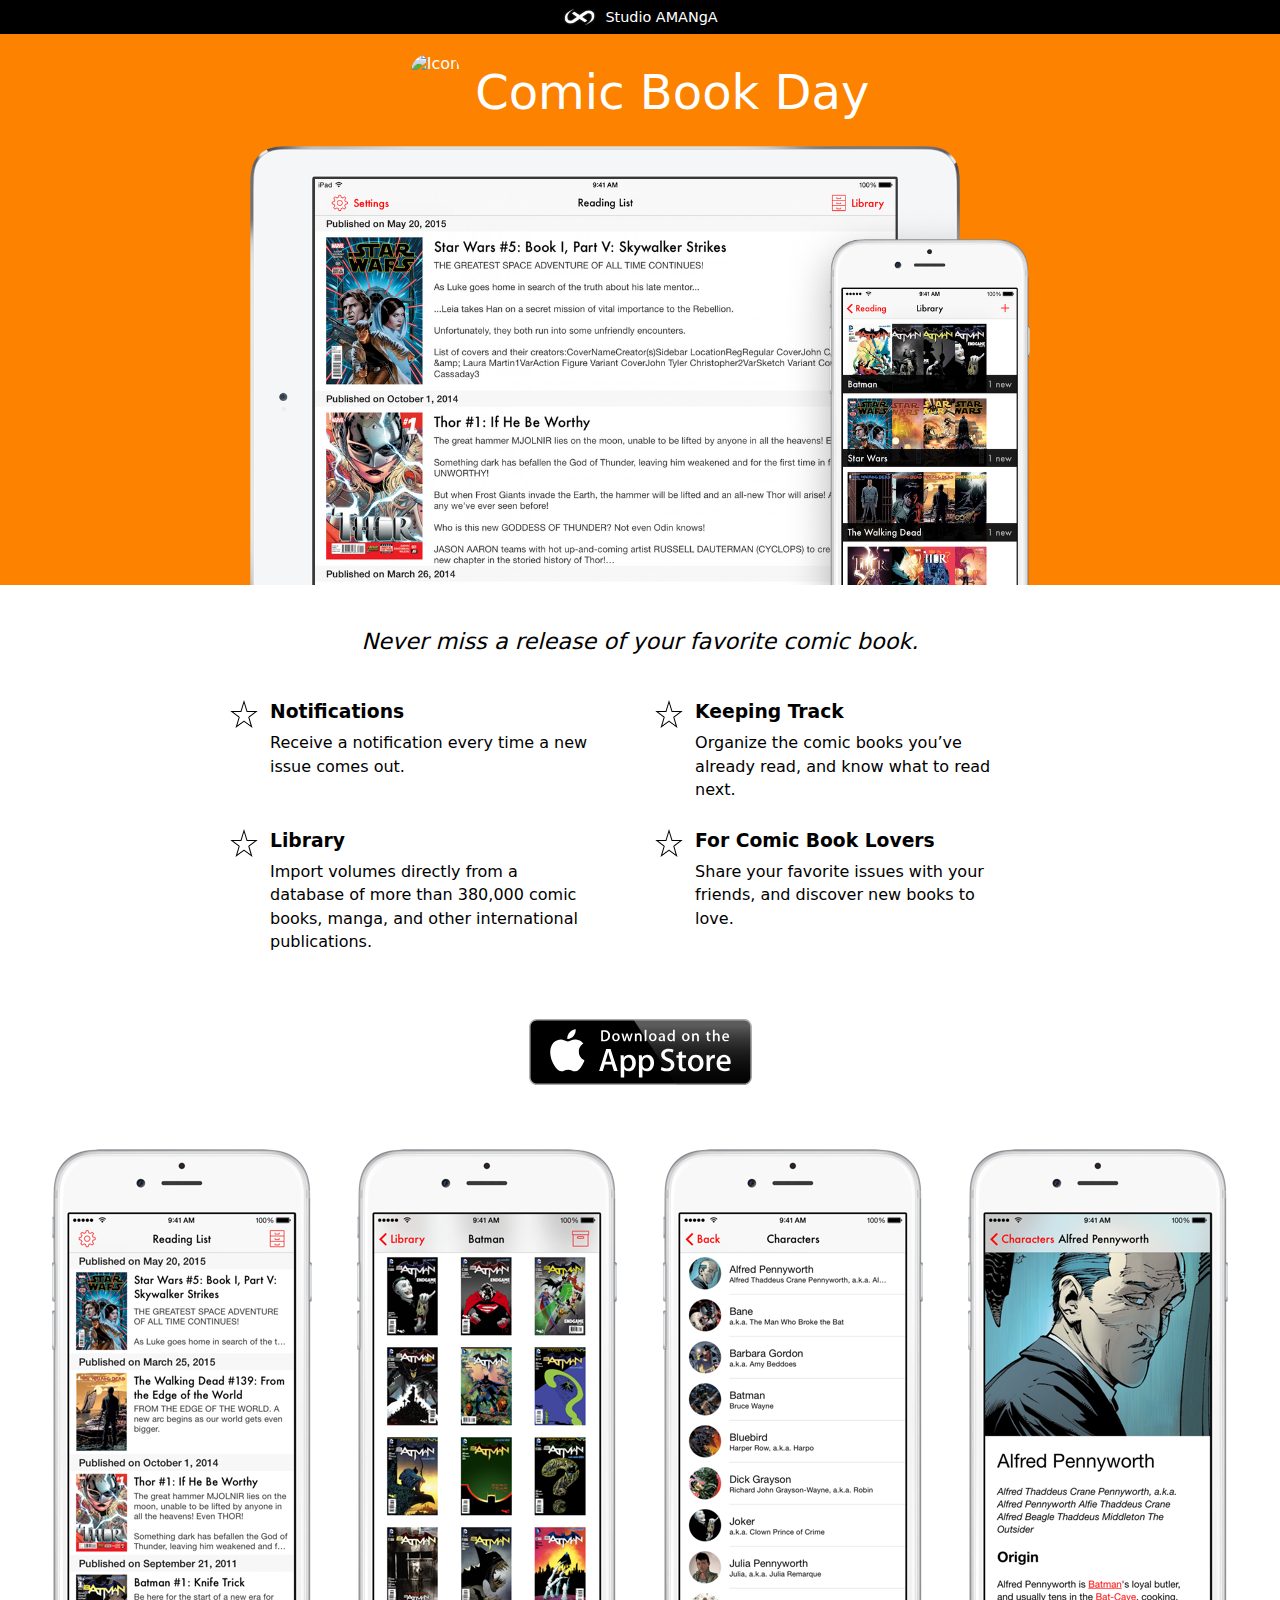
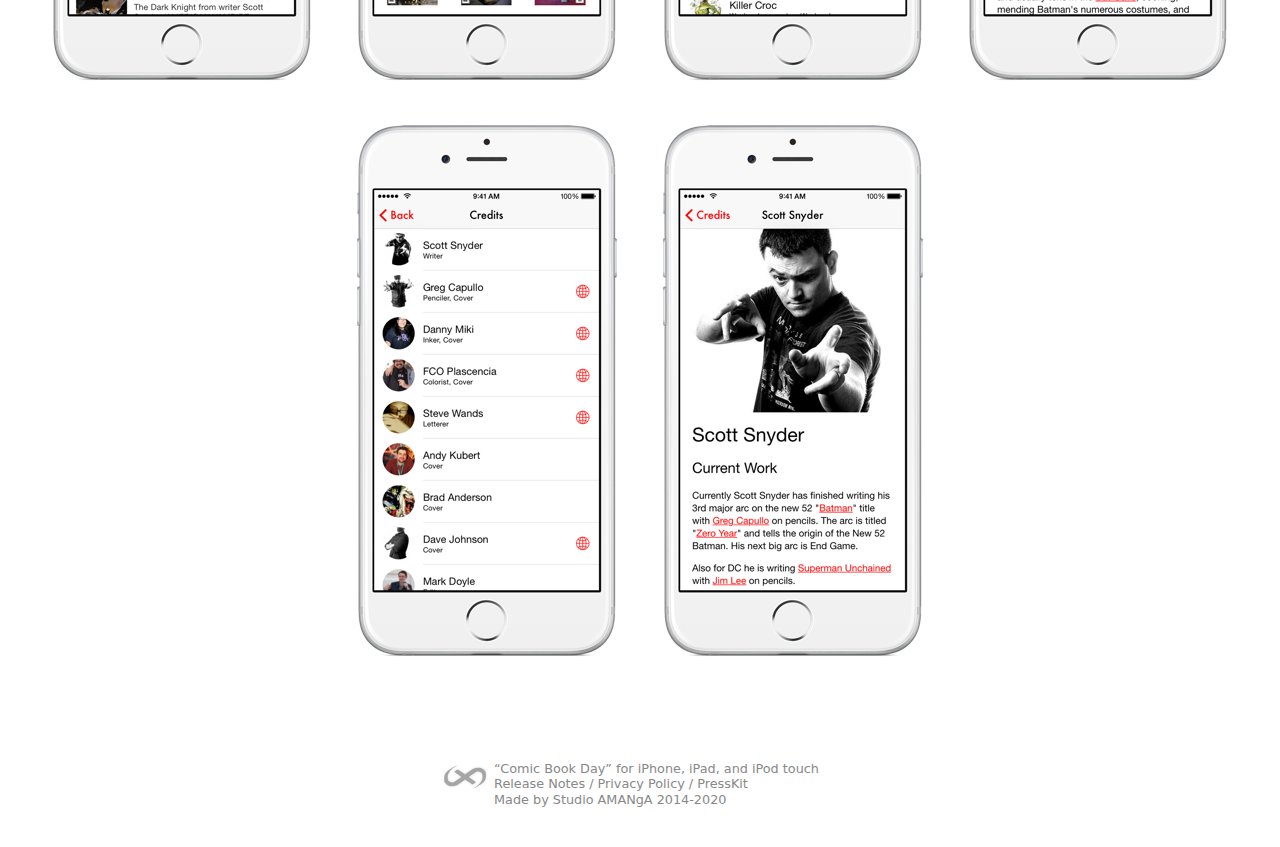
==== index.html @ 0c2a5d90 "Include privacy policy link, update style" ====
<!DOCTYPE html>
<html lang='en'>
<head>
<meta charset='utf-8'>
<title>Comic Book Day for iPhone and iPad</title>
<link href='style.css?re' rel='stylesheet' type='text/css'>
<link href='https://www.studioamanga.com/comicbookday/' rel='canonical'>
<link href='https://www.studioamanga.com/img/favicon.ico' rel='shortcut icon'>
<meta content='Comic Book Day. Never miss a release of your favorite comic book.' name='description'>
<meta content='width=device-width' name='viewport'>
<meta content='app-id=788312005' name='apple-itunes-app'>
</head>
<body>
<nav class='general'>
<ul>
<li>
<a href='https://www.studioamanga.com/'>
<img alt='StdAMG' src='img/icon-amg.png'>
<span>Studio AMANgA</span>
</a>
</li>
</ul>
</nav>
<header class='top cropped-bottom'>
<div class='title'>
<img alt='Icon' class='icon' src='img/icon-72-2x.png'>
<h1>Comic Book Day</h1>
</div>
<div>
<img alt='Screens' class='showcase' src='img/screens.png'>
</div>
</header>
<section class='main'>
<div class='tagline'>
Never miss a release of your favorite comic book.
</div>
<div class='feature'>
<h3>Notifications</h3>
<img alt='Star' src='img/icon-star.png'>
<p>
Receive a notification every time a new issue comes out.
</p>
</div>
<div class='feature'>
<h3>Keeping Track</h3>
<img alt='Star' src='img/icon-star.png'>
<p>
Organize the comic books you’ve already read, and know what to read next.
</p>
</div>
<div class='feature'>
<h3>Library</h3>
<img alt='Star' src='img/icon-star.png'>
<p>
Import volumes directly from a database of more than 380,000 comic books, manga, and other international publications.
</p>
</div>
<div class='feature'>
<h3>For Comic Book Lovers</h3>
<img alt='Star' src='img/icon-star.png'>
<p>
Share your favorite issues with your friends, and discover new books to love.
</p>
</div>
<p class='download'>
<a href='https://itunes.apple.com/app/comic-book-day/id788312005?mt=8&amp;at=1000lMiD'>
<img alt='Download on the App Store' src='img/download-appstore.svg'>
</a>
</p>
</section>
<div class='screenshots'>
<img alt='Star' src='img/screen-reading.png'>
<img alt='Star' src='img/screen-volume.png'>
<img alt='Star' src='img/screen-characters.png'>
<img alt='Star' src='img/screen-alfred.png'>
<img alt='Star' src='img/screen-credits.png'>
<img alt='Star' src='img/screen-snyder.png'>
</div>
<footer>
<a href='https://www.studioamanga.com'>
<img alt='StdAMG' src='img/amgmini-black.png'>
</a>
<p>
“Comic Book Day” for iPhone, iPad, and iPod touch
<br>
<a href='releasenotes'>Release Notes</a>
/
<a href='privacy-policy'>Privacy Policy</a>
/
<a href='comicbookday-presskit.zip'>PressKit</a>
<br>
Made by Studio AMANgA 2014-2020
</p>
</footer>
<script>
  var _gaq = _gaq || [];
  _gaq.push(['_setAccount', 'UA-18279263-1']);
  _gaq.push(['_trackPageview']);
  (function() {
    var ga = document.createElement('script'); ga.type = 'text/javascript'; ga.async = true;
    ga.src = ('https:' == document.location.protocol ? 'https://ssl' : 'http://www') + '.google-analytics.com/ga.js';
    var s = document.getElementsByTagName('script')[0]; s.parentNode.insertBefore(ga, s);
  })();
</script>
</body>
</html>
---- style.css ----
:root {
  color-scheme: light dark;
  --background-color: white;
  --text-color: black; }

body {
  font-family: system-ui, -apple-system, "Helvetica Neue", Arial, Helvetica, Geneva, sans-serif;
  margin: 0px;
  background-color: var(--background-color);
  color: var(--text-color); }

nav.general {
  display: block;
  text-align: center;
  background-color: black;
  color: white;
  margin-top: 0;
  padding-top: 0;
  font-size: 0.9em; }
  nav.general ul {
    margin: 0;
    padding: 0;
    list-style: none; }
    nav.general ul li {
      display: inline-block; }
      nav.general ul li a {
        display: block;
        padding: 6px 17px 6px 17px;
        color: white;
        text-decoration: none;
        vertical-align: top; }
        nav.general ul li a span, nav.general ul li a img {
          display: inline-block;
          vertical-align: top;
          height: 22px; }
        nav.general ul li a span {
          position: relative;
          top: 3px; }
        nav.general ul li a img {
          margin-right: 4px;
          border-radius: 4px; }
        nav.general ul li a:HOVER {
          background-color: #333; }
      nav.general ul li:first-child {
        display: inline-block; }

header {
  display: block;
  padding-top: 20px;
  padding-bottom: 20px;
  margin-bottom: 40px;
  text-align: center;
  background-color: #fc8200;
  color: white; }
  header.cropped-bottom {
    padding-bottom: 0;
    overflow: hidden; }
    header.cropped-bottom .showcase {
      margin-bottom: -6px; }
  header .title {
    padding-bottom: 20px; }
    header .title .icon,
    header .title h1 {
      display: inline-block;
      margin: 0px;
      padding: 0px;
      vertical-align: top;
      font-weight: normal; }
    header .title .icon {
      border-radius: 18px;
      height: 72px; }
    header .title h1 {
      padding-left: 10px;
      position: relative;
      top: 10px;
      font-size: 3em; }
  header .showcase {
    width: 90%;
    max-width: 780px; }

section.main {
  max-width: 860px;
  margin: 0 auto 0 auto; }
  section.main .tagline {
    font-size: 1.4em;
    font-style: italic;
    line-height: 1.5em;
    text-align: center;
    margin: 0 20px 40px 20px; }
  section.main .feature {
    position: relative;
    display: inline-block;
    width: 380px;
    vertical-align: top;
    margin: 0 20px 20px 20px; }
    section.main .feature h3, section.main .feature p {
      padding: 0 20px 0 40px;
      margin: 0 0 6px 0;
      line-height: 1.45em; }
    section.main .feature img {
      position: absolute;
      top: 2px;
      left: 0;
      width: 28px;
      height: 28px; }
  section.main .download {
    margin-top: 40px;
    text-align: center; }
    section.main .download img {
      width: 225px;
      height: 66px; }

.screenshots {
  text-align: center;
  margin: 40px 20px 0 20px; }
  .screenshots img {
    padding: 20px; }

footer {
  margin: 80px auto 40px auto;
  padding: 0 20px;
  max-width: 400px;
  color: #888;
  font-size: 0.8em;
  line-height: 1.2em; }
  footer a {
    color: #888;
    text-decoration: none; }
    footer a img {
      opacity: 0.35;
      width: 50px; }
    footer a:HOVER {
      color: #444; }
      footer a:HOVER img {
        opacity: 0.6; }
  footer img,
  footer p {
    display: inline-block;
    vertical-align: top;
    margin: 0px; }

@media all and (max-width: 860px) {
  nav.general ul li {
    display: none; }
    nav.general ul li:first-child {
      display: inline-block; }

  section.main {
    max-width: inherit; }
    section.main .feature {
      width: inherit;
      display: block; } }
@media (prefers-color-scheme: dark) {
  :root {
    --background-color: black;
    --text-color: white; }

  section.main .feature img {
    -webkit-filter: invert(1);
    filter: invert(1); }

  footer img {
    -webkit-filter: invert(1);
    filter: invert(1); } }
@media all and (max-width: 420px) {
  header .title h1 {
    display: block;
    font-size: 1.6em; } }

/*# sourceMappingURL=style.css.map */
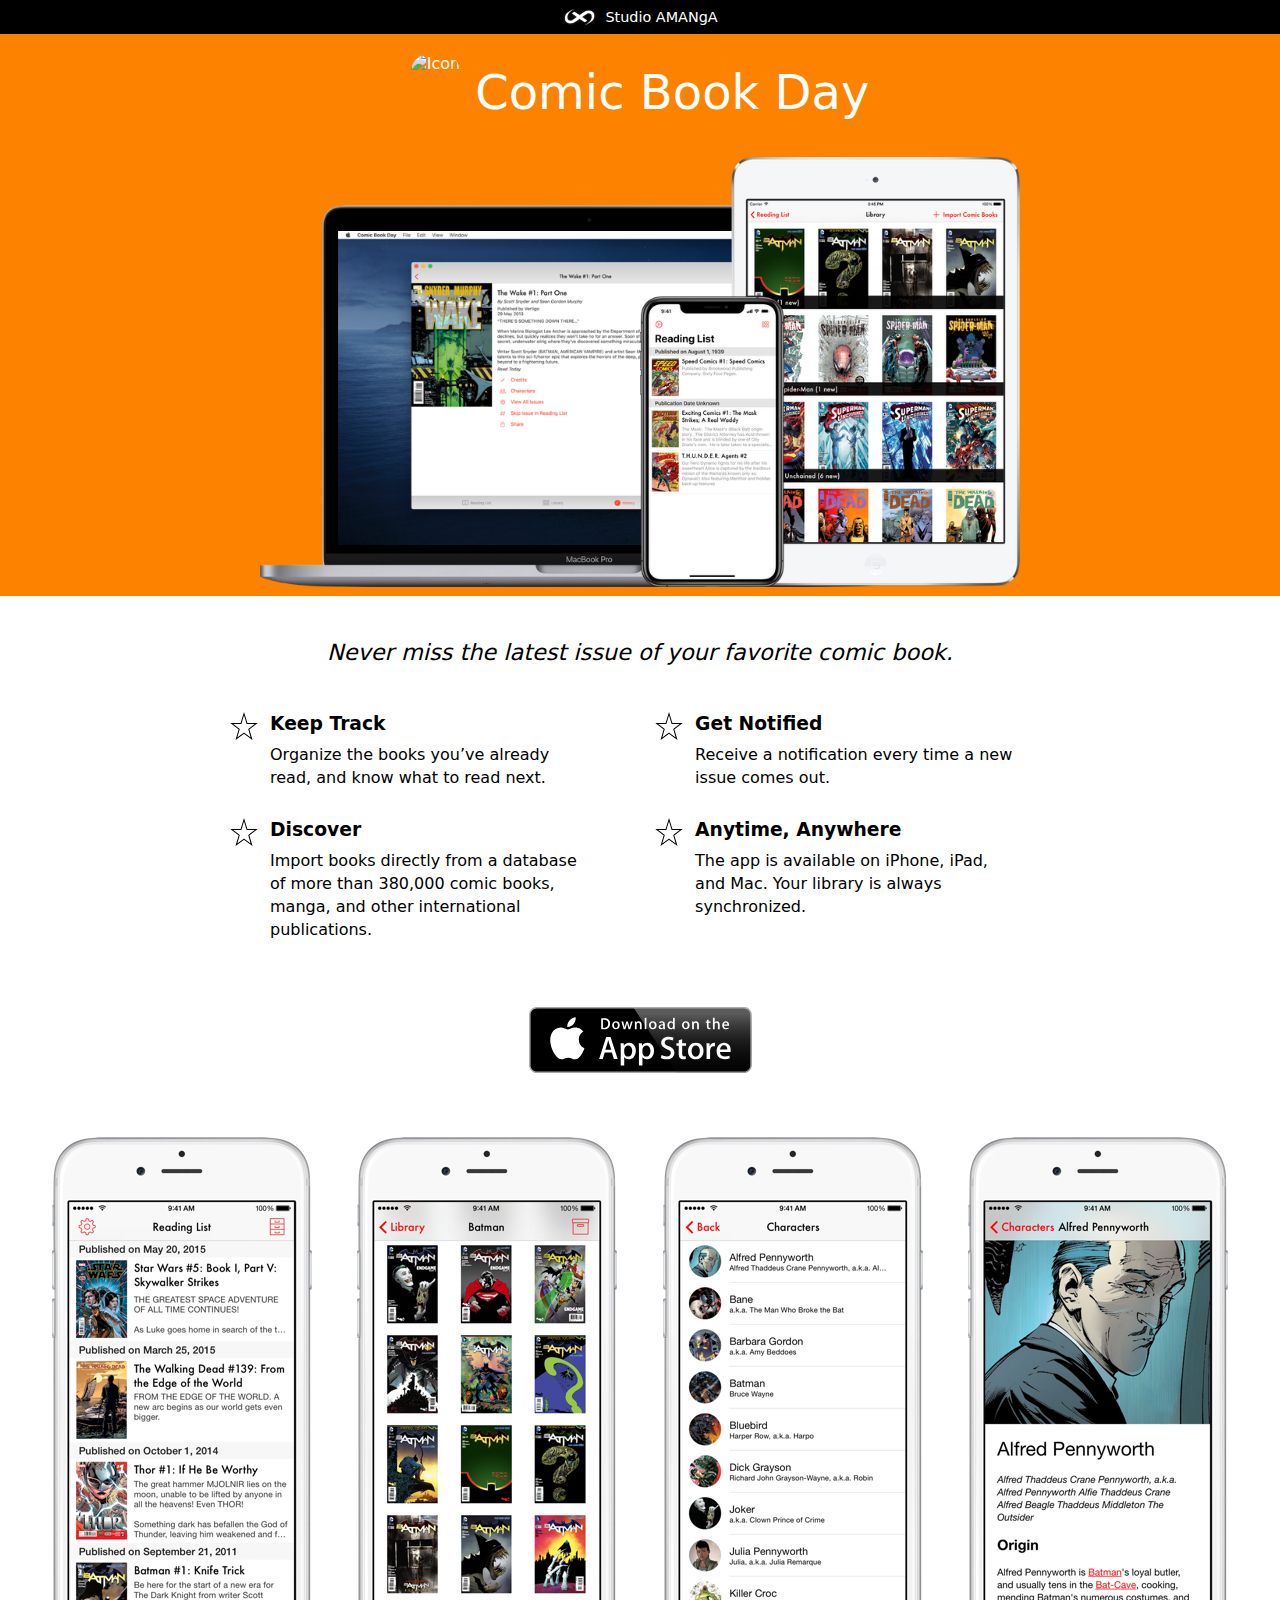
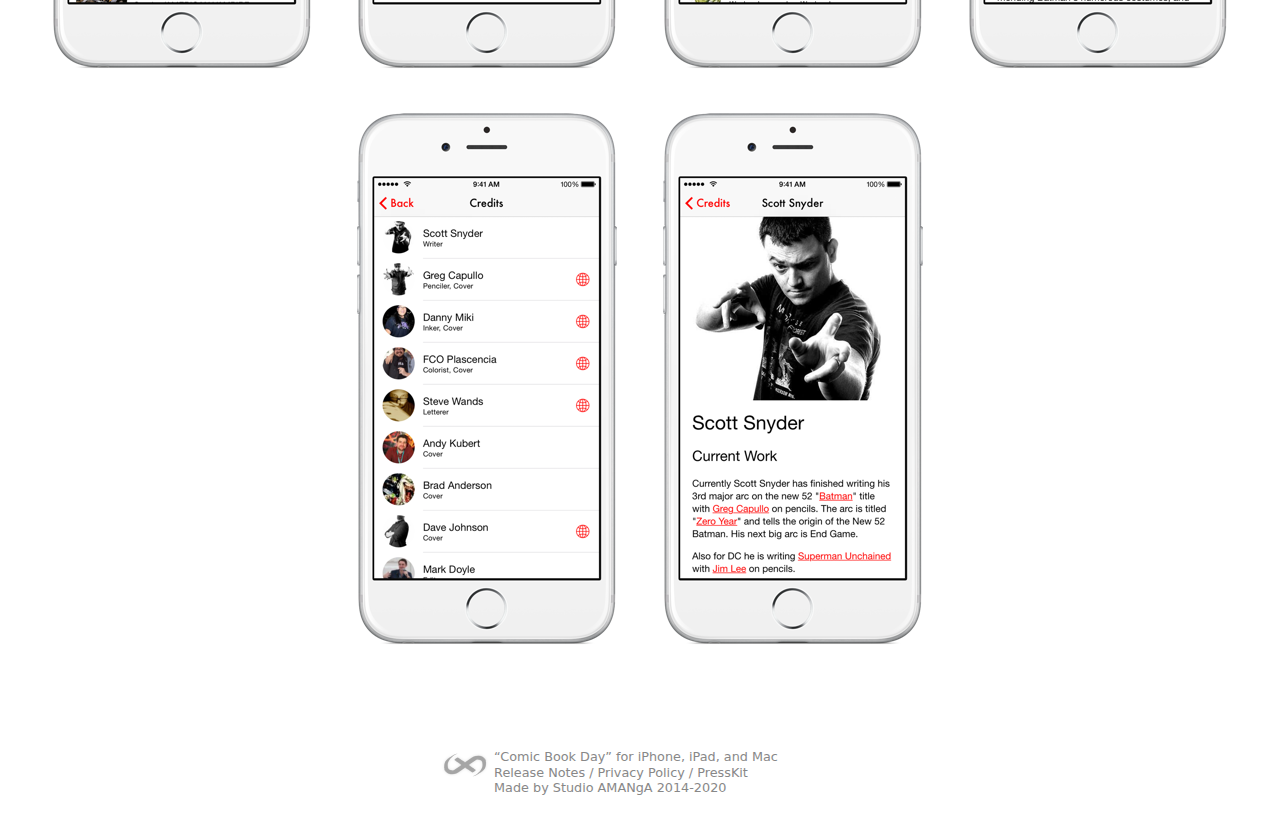
==== commit 57e2e88a: "Update with Mac version" ====
--- a/index.html
+++ b/index.html
@@ -32,34 +32,34 @@
 </header>
 <section class='main'>
 <div class='tagline'>
-Never miss a release of your favorite comic book.
+Never miss the latest issue of your favorite comic book.
 </div>
 <div class='feature'>
-<h3>Notifications</h3>
+<h3>Keep Track</h3>
+<img alt='Star' src='img/icon-star.png'>
+<p>
+Organize the books you’ve already read, and know what to read next.
+</p>
+</div>
+<div class='feature'>
+<h3>Get Notified</h3>
 <img alt='Star' src='img/icon-star.png'>
 <p>
 Receive a notification every time a new issue comes out.
 </p>
 </div>
 <div class='feature'>
-<h3>Keeping Track</h3>
+<h3>Discover</h3>
 <img alt='Star' src='img/icon-star.png'>
 <p>
-Organize the comic books you’ve already read, and know what to read next.
+Import books directly from a database of more than 380,000 comic books, manga, and other international publications.
 </p>
 </div>
 <div class='feature'>
-<h3>Library</h3>
+<h3>Anytime, Anywhere</h3>
 <img alt='Star' src='img/icon-star.png'>
 <p>
-Import volumes directly from a database of more than 380,000 comic books, manga, and other international publications.
-</p>
-</div>
-<div class='feature'>
-<h3>For Comic Book Lovers</h3>
-<img alt='Star' src='img/icon-star.png'>
-<p>
-Share your favorite issues with your friends, and discover new books to love.
+The app is available on iPhone, iPad, and Mac. Your library is always synchronized.
 </p>
 </div>
 <p class='download'>
@@ -81,7 +81,7 @@
 <img alt='StdAMG' src='img/amgmini-black.png'>
 </a>
 <p>
-“Comic Book Day” for iPhone, iPad, and iPod touch
+“Comic Book Day” for iPhone, iPad, and Mac
 <br>
 <a href='releasenotes'>Release Notes</a>
 /
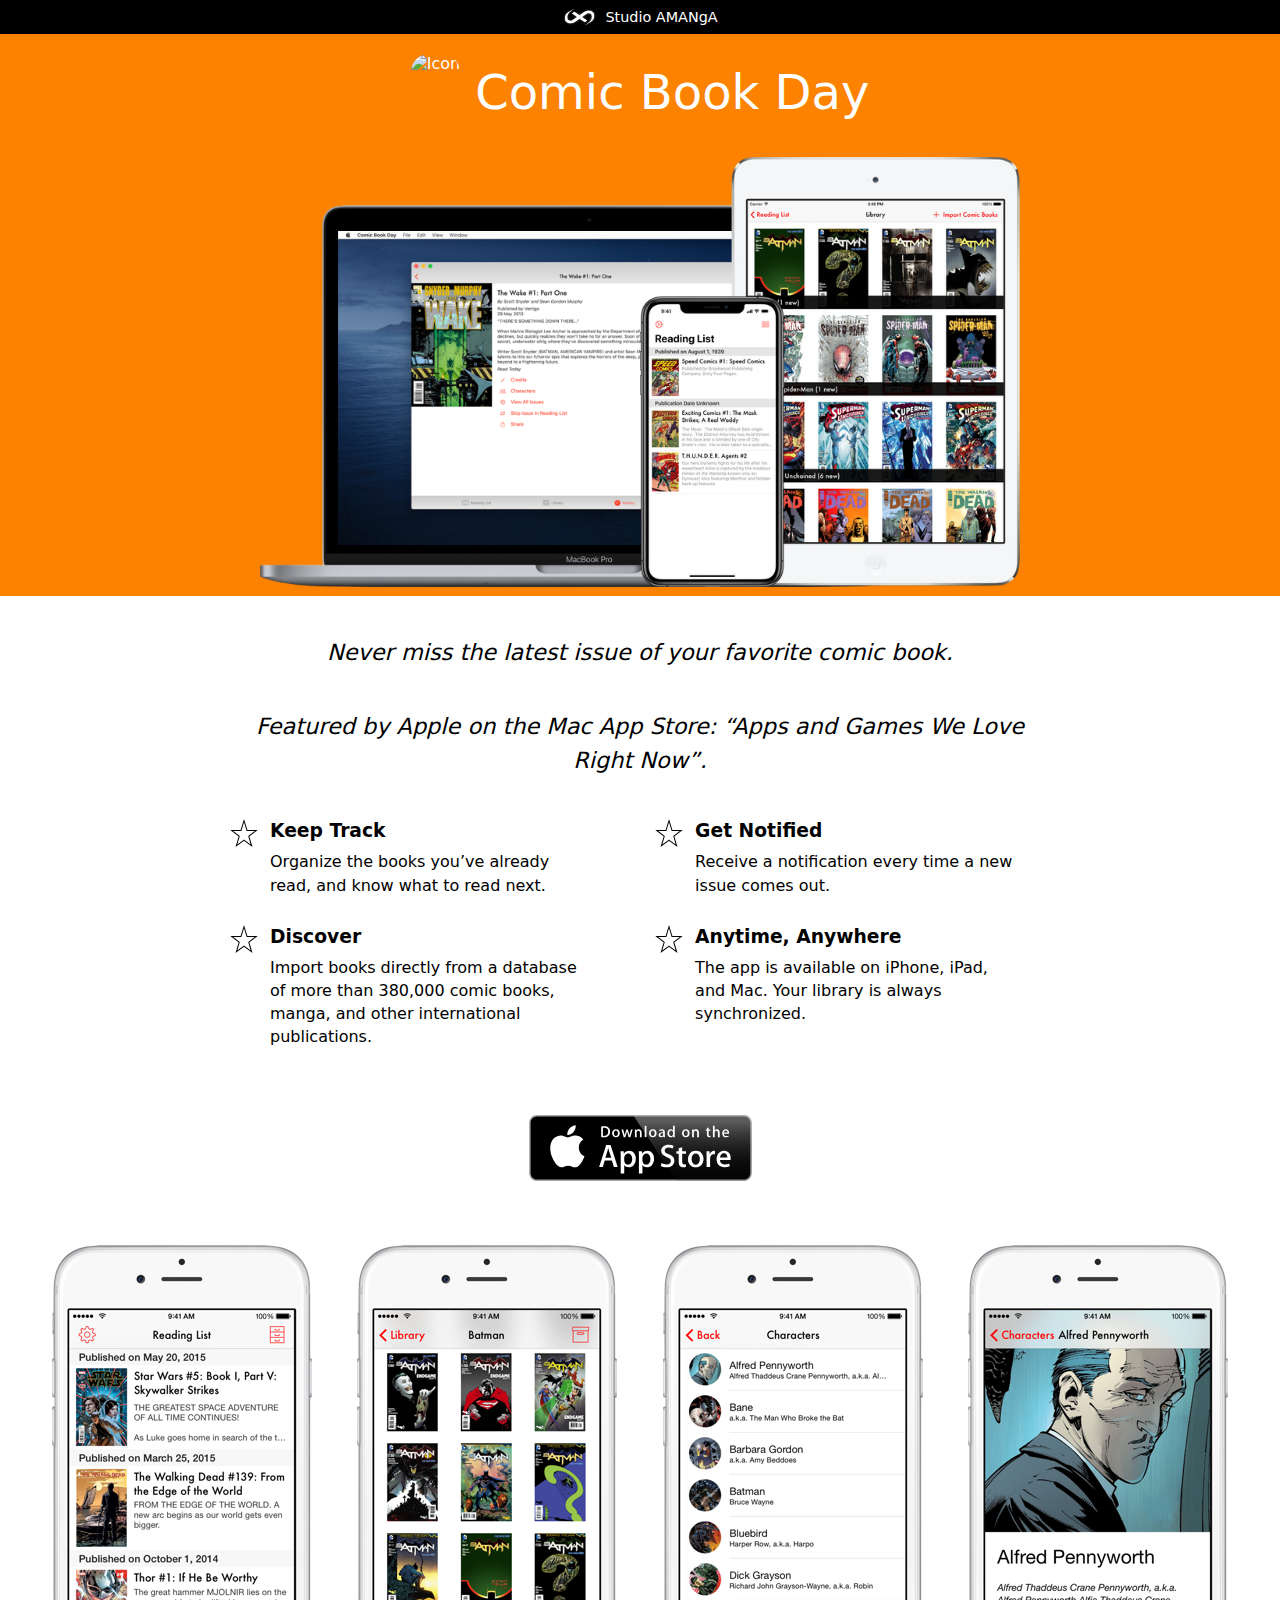
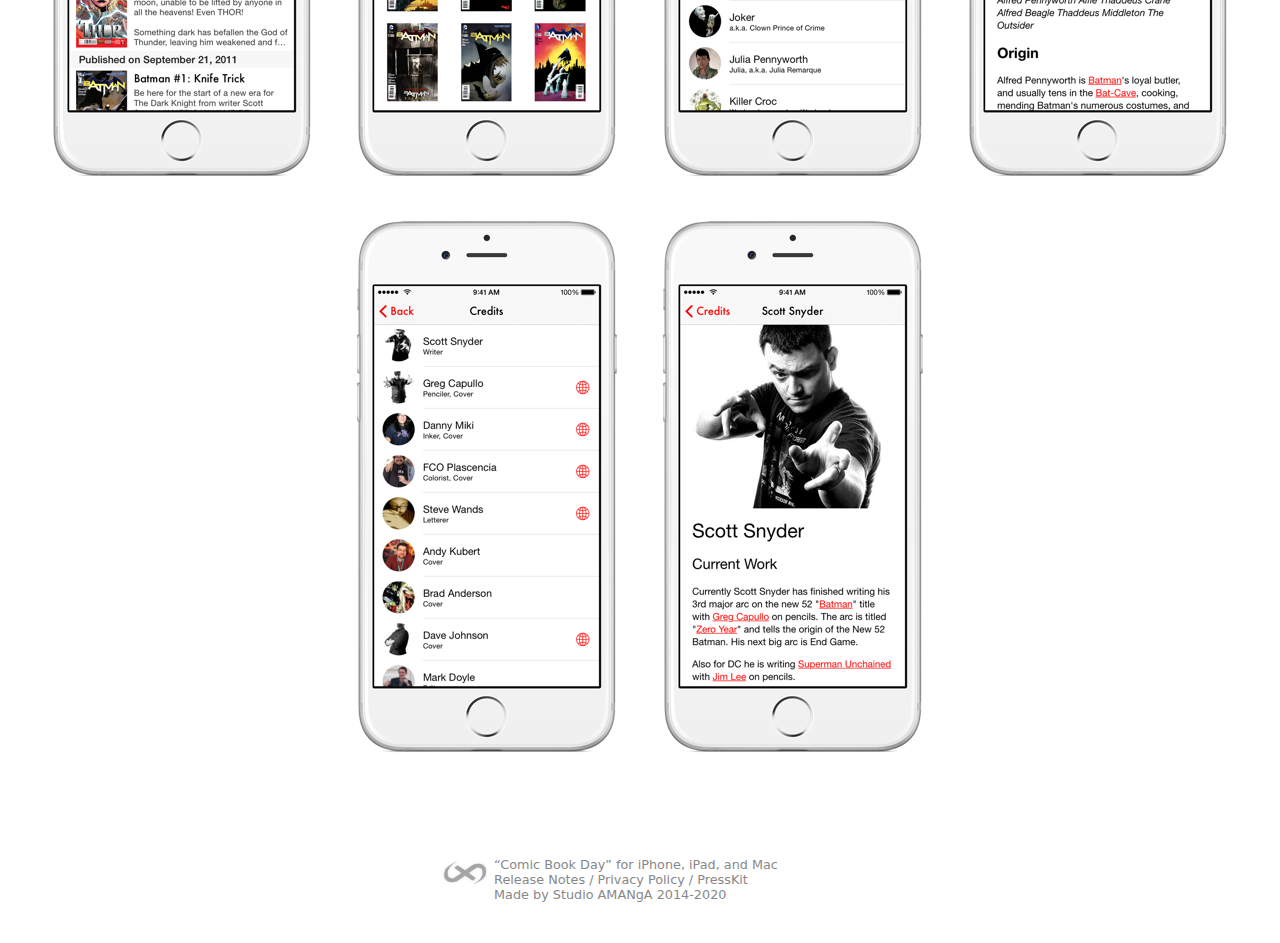
==== commit 623a2043: "Update index.html" ====
--- a/index.html
+++ b/index.html
@@ -33,6 +33,9 @@
 <section class='main'>
 <div class='tagline'>
 Never miss the latest issue of your favorite comic book.
+</div>
+<div class='tagline'>
+Featured by Apple on the Mac App Store: “Apps and Games We Love Right Now”.
 </div>
 <div class='feature'>
 <h3>Keep Track</h3>
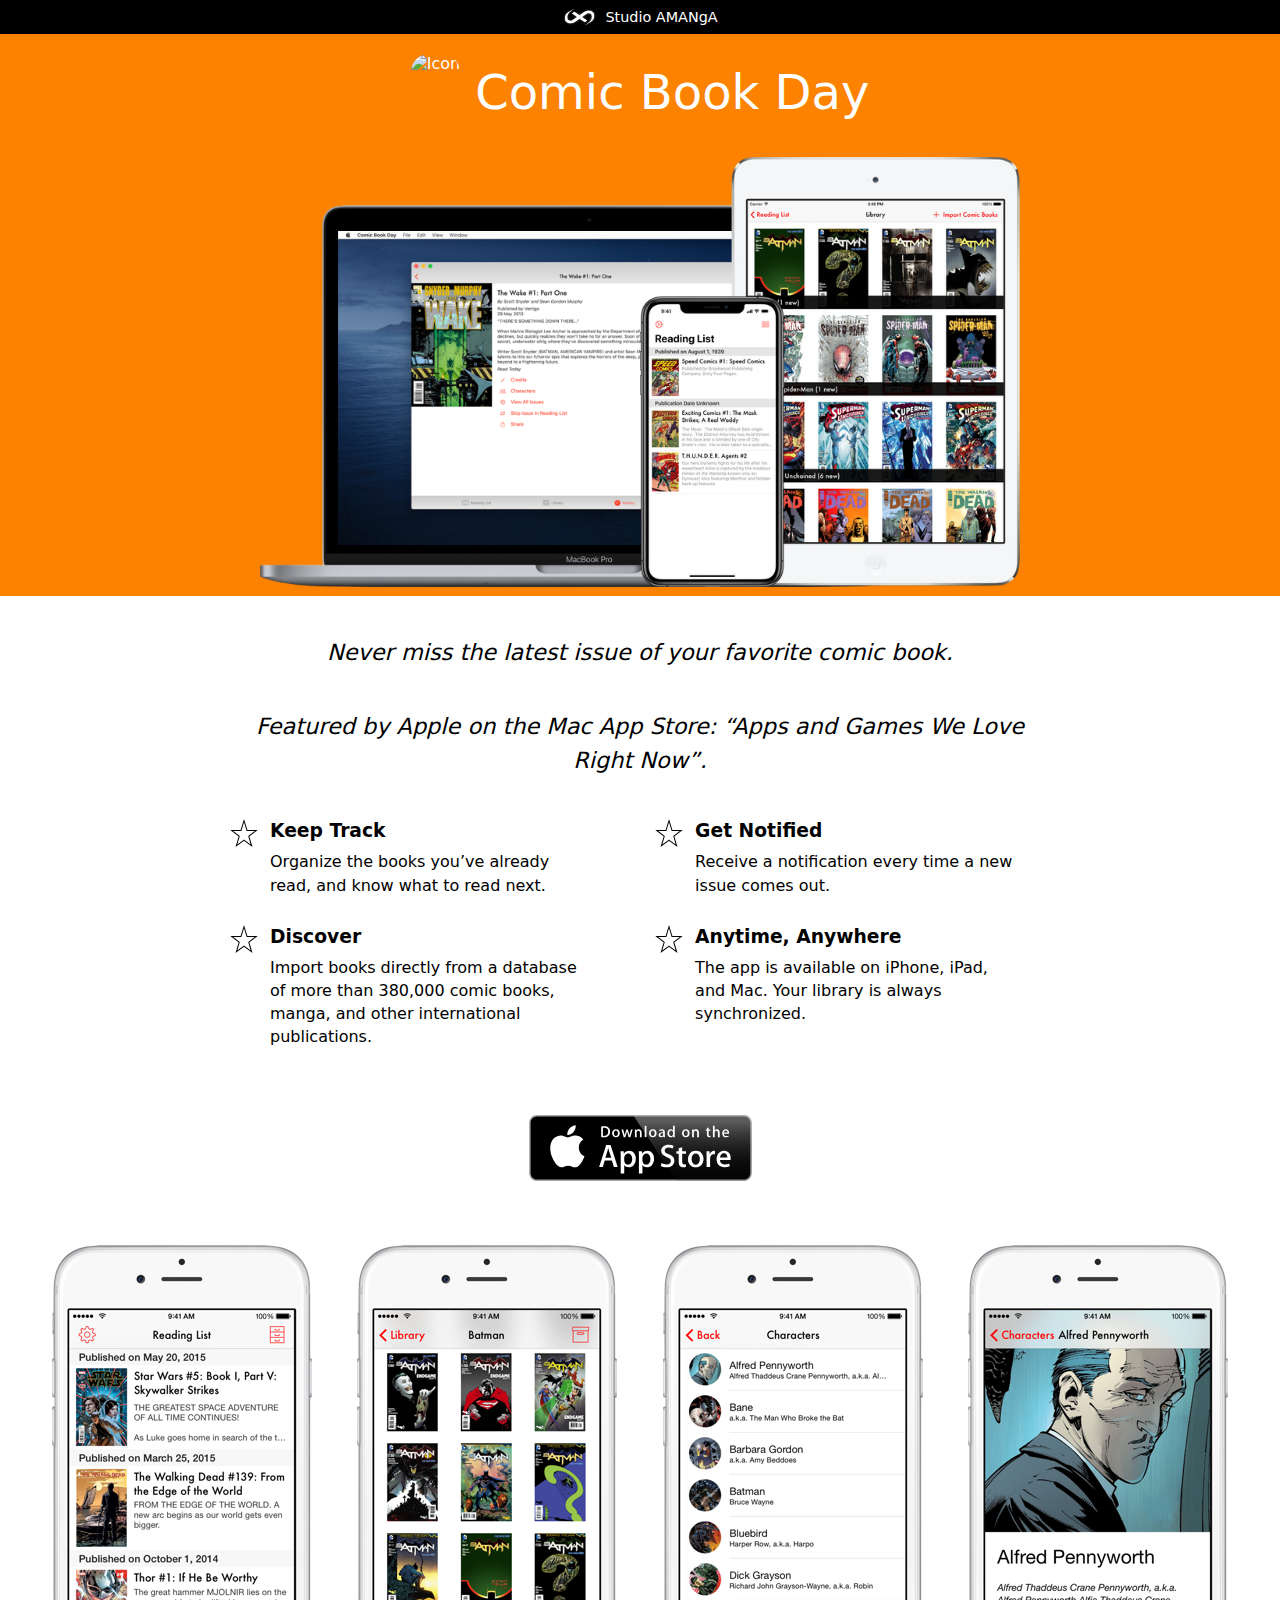
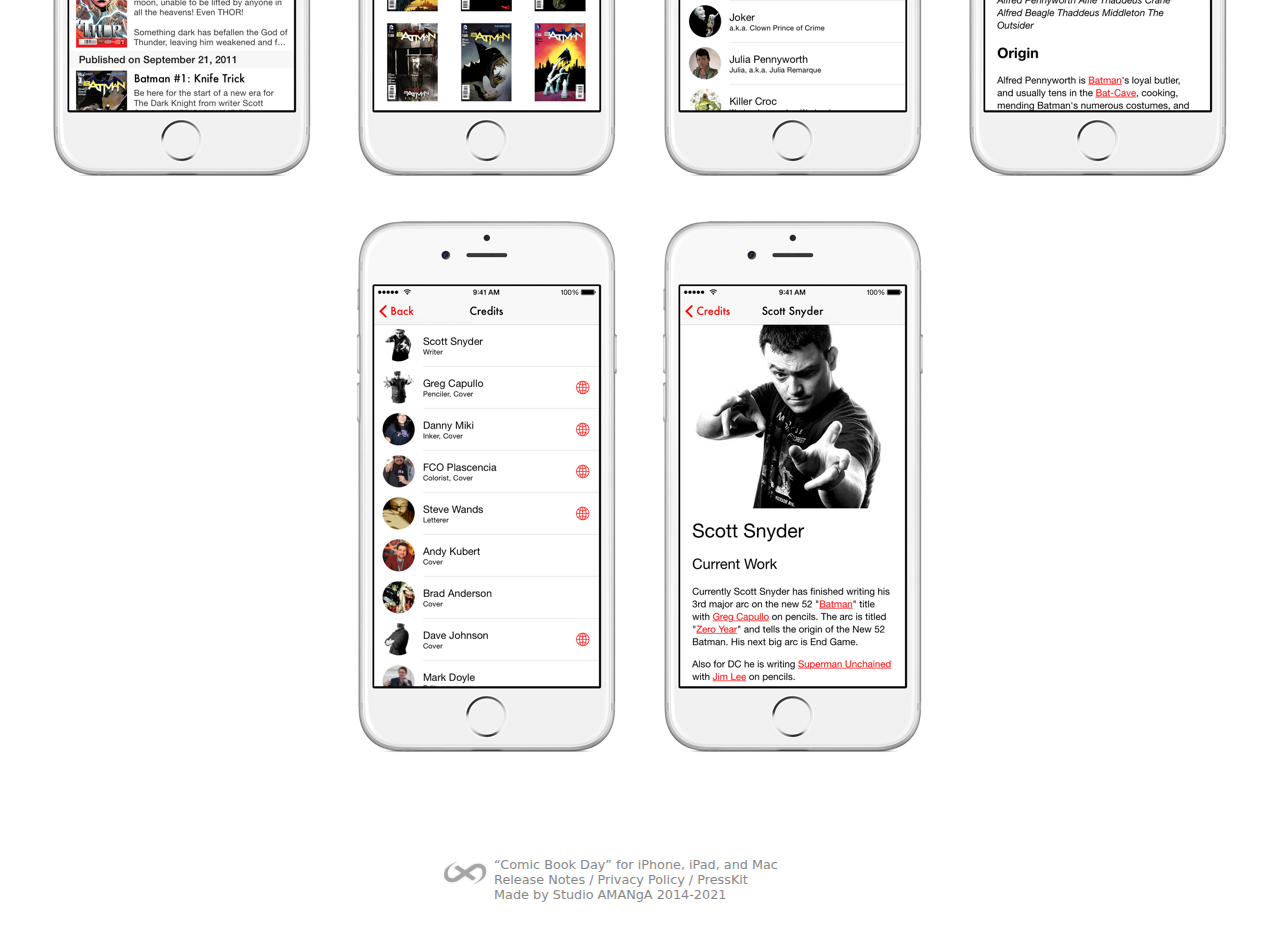
==== commit d5f407d1: "Remove Google Analytics" ====
--- a/index.html
+++ b/index.html
@@ -92,18 +92,8 @@
 /
 <a href='comicbookday-presskit.zip'>PressKit</a>
 <br>
-Made by Studio AMANgA 2014-2020
+Made by Studio AMANgA 2014-2021
 </p>
 </footer>
-<script>
-  var _gaq = _gaq || [];
-  _gaq.push(['_setAccount', 'UA-18279263-1']);
-  _gaq.push(['_trackPageview']);
-  (function() {
-    var ga = document.createElement('script'); ga.type = 'text/javascript'; ga.async = true;
-    ga.src = ('https:' == document.location.protocol ? 'https://ssl' : 'http://www') + '.google-analytics.com/ga.js';
-    var s = document.getElementsByTagName('script')[0]; s.parentNode.insertBefore(ga, s);
-  })();
-</script>
 </body>
 </html>
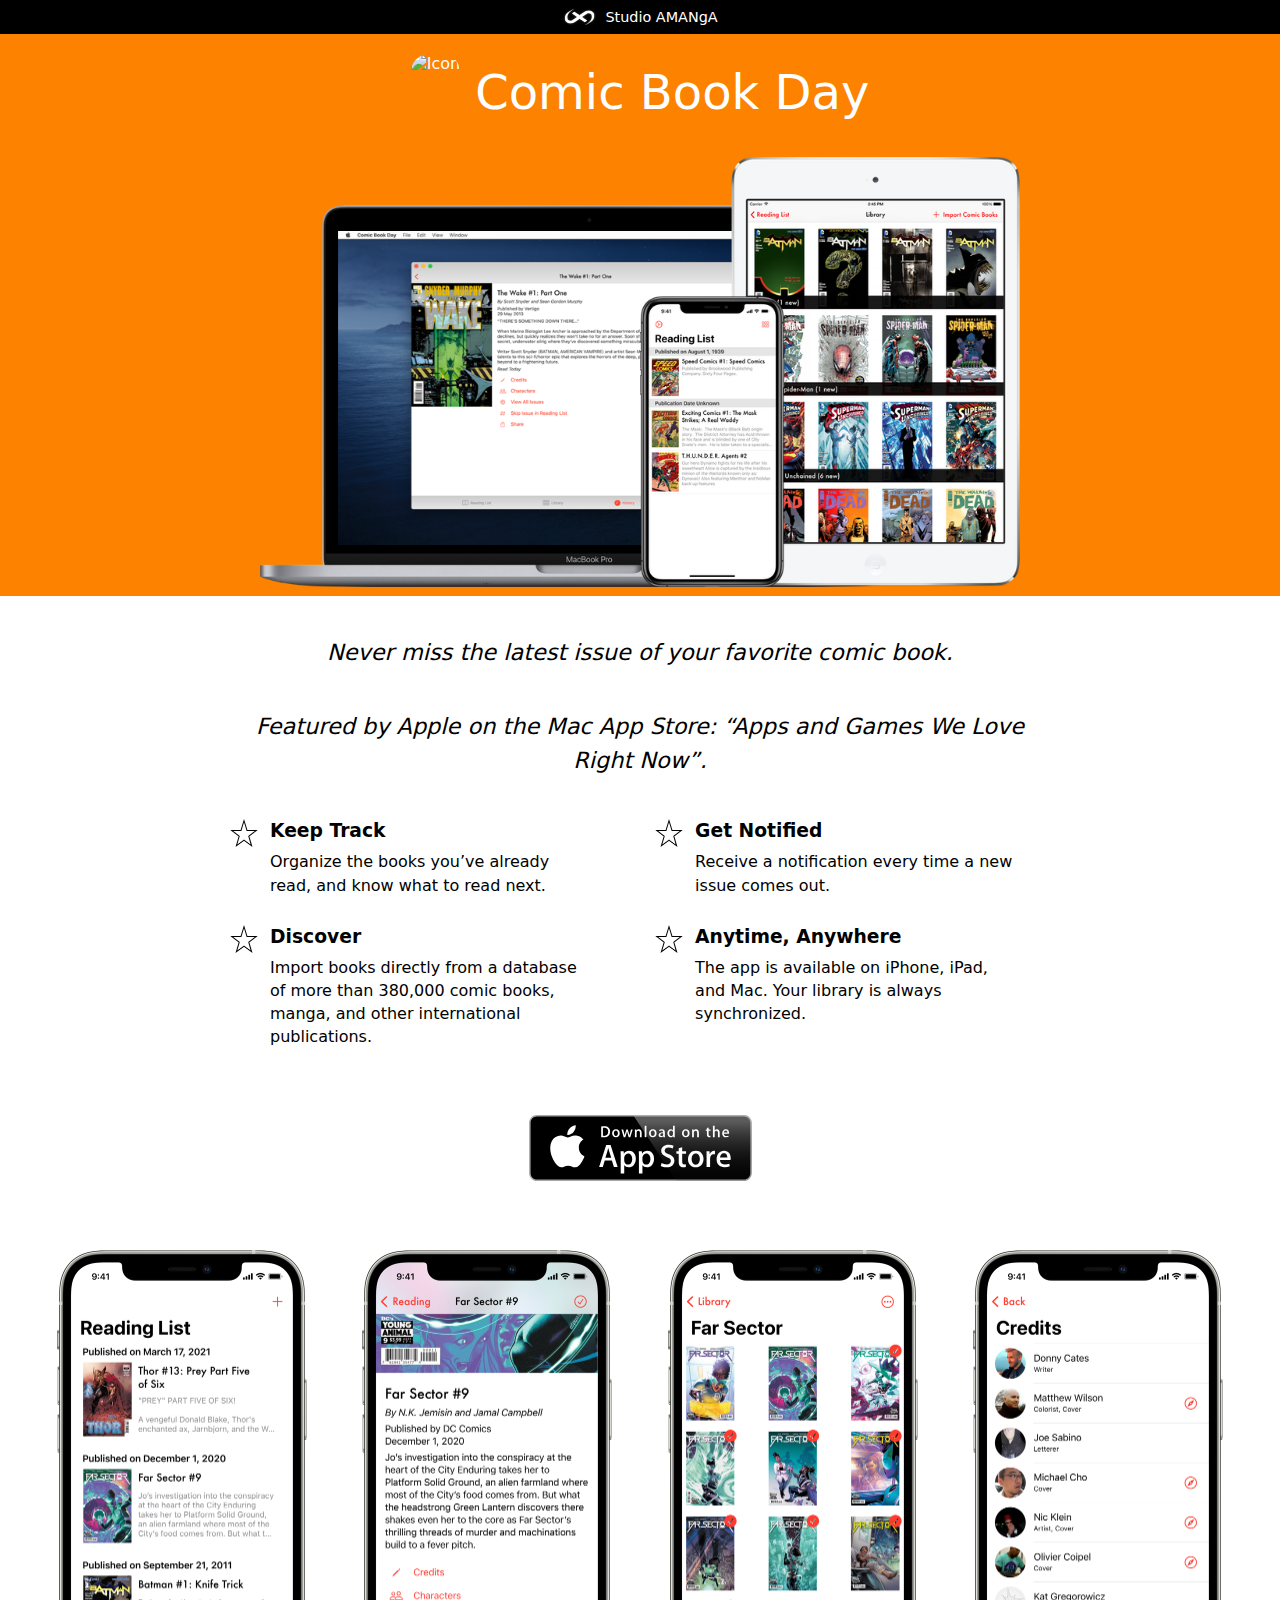
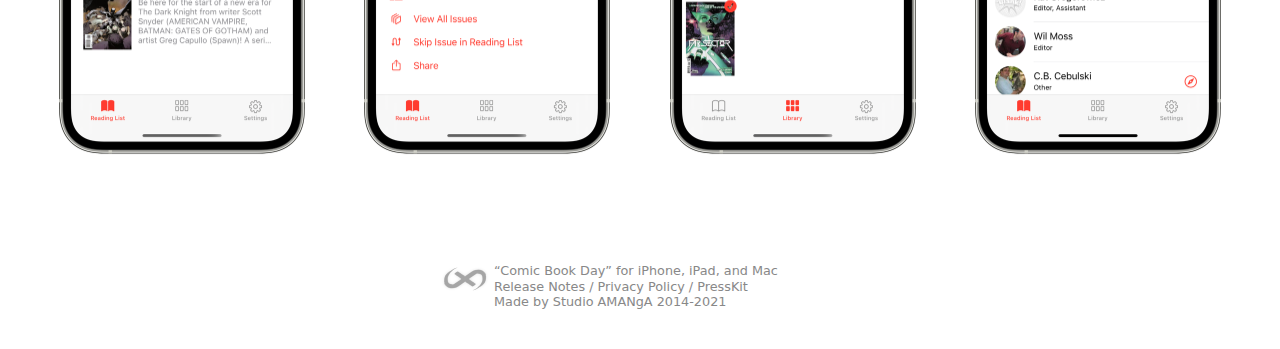
==== commit baec0510: "Update screenshots" ====
--- a/index.html
+++ b/index.html
@@ -72,12 +72,10 @@
 </p>
 </section>
 <div class='screenshots'>
-<img alt='Star' src='img/screen-reading.png'>
-<img alt='Star' src='img/screen-volume.png'>
-<img alt='Star' src='img/screen-characters.png'>
-<img alt='Star' src='img/screen-alfred.png'>
-<img alt='Star' src='img/screen-credits.png'>
-<img alt='Star' src='img/screen-snyder.png'>
+<img alt='Reading List screenshot' src='img/screen-readinglist-2x.png' style='width: 260px;'>
+<img alt='Issue details screenshot' src='img/screen-details-2x.png' style='width: 260px;'>
+<img alt='Volume screenshot' src='img/screen-volume-2x.png' style='width: 260px;'>
+<img alt='Credits screenshot' src='img/screen-credits-2x.png' style='width: 260px;'>
 </div>
 <footer>
 <a href='https://www.studioamanga.com'>
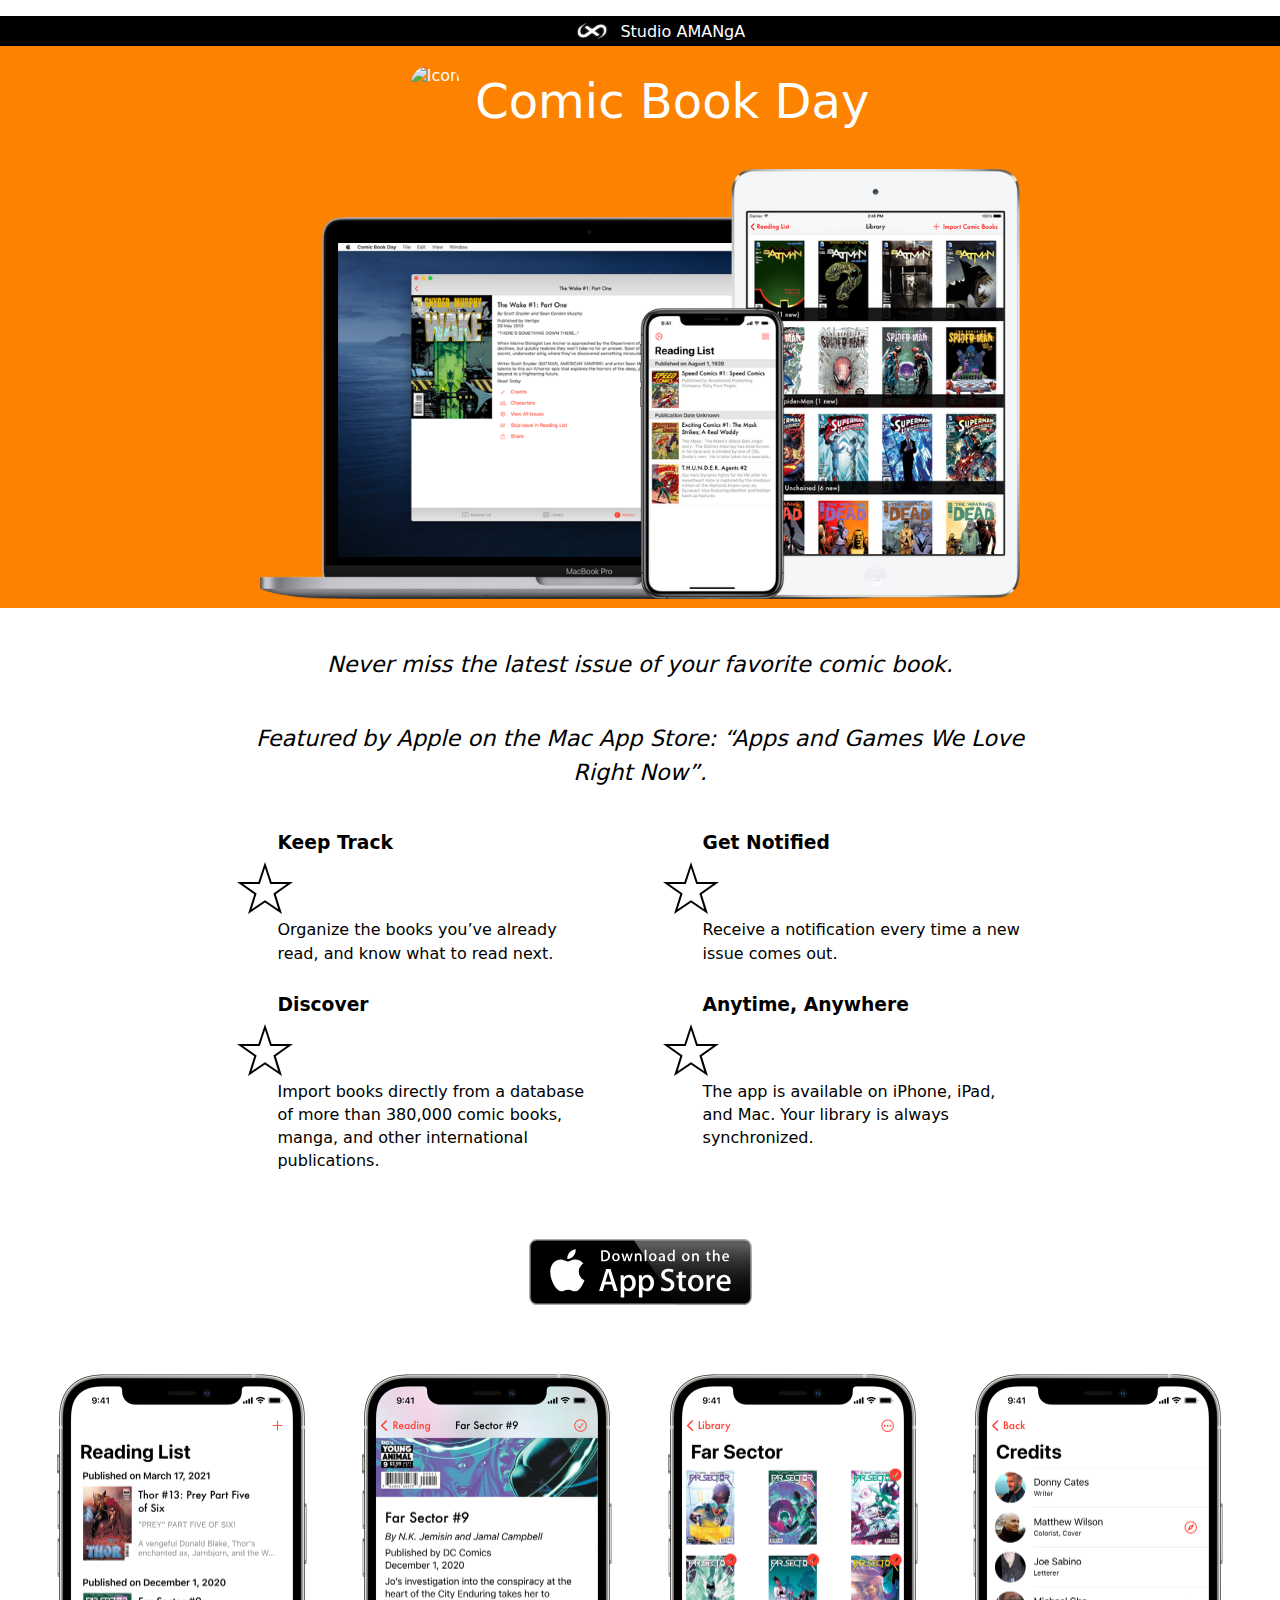
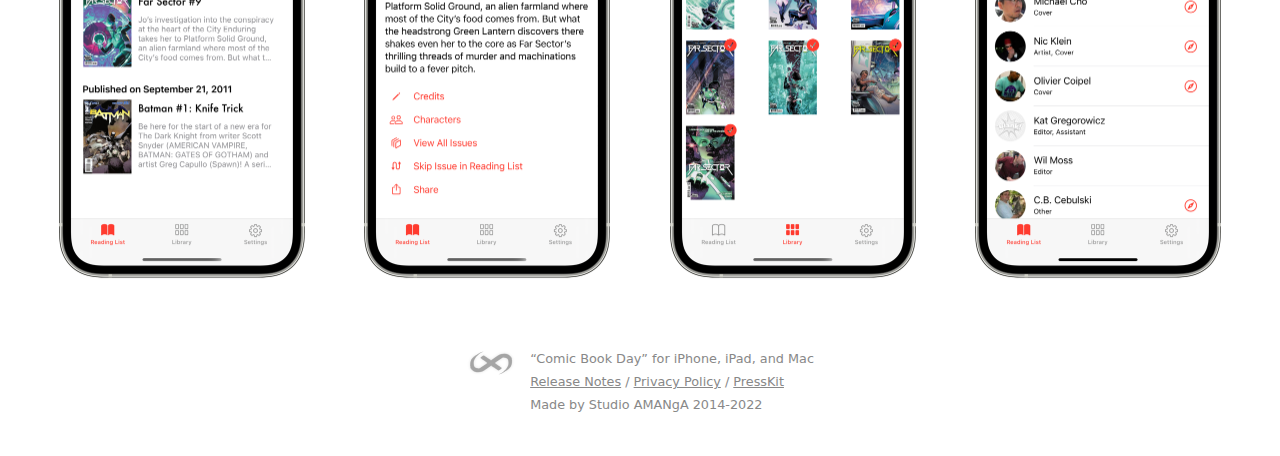
==== commit baa9fe7f: "Update release notes" ====
--- a/index.html
+++ b/index.html
@@ -90,7 +90,7 @@
 /
 <a href='comicbookday-presskit.zip'>PressKit</a>
 <br>
-Made by Studio AMANgA 2014-2021
+Made by Studio AMANgA 2014-2022
 </p>
 </footer>
 </body>
--- a/style.css
+++ b/style.css
@@ -4,45 +4,31 @@
   --text-color: black; }
 
 body {
-  font-family: system-ui, -apple-system, "Helvetica Neue", Arial, Helvetica, Geneva, sans-serif;
+  font-family: system-ui, -apple-system, Arial, sans-serif;
   margin: 0px;
   background-color: var(--background-color);
-  color: var(--text-color); }
+  color: var(--text-color);
+  text-align: center; }
 
 nav.general {
-  display: block;
-  text-align: center;
-  background-color: black;
-  color: white;
-  margin-top: 0;
-  padding-top: 0;
-  font-size: 0.9em; }
-  nav.general ul {
-    margin: 0;
-    padding: 0;
-    list-style: none; }
-    nav.general ul li {
-      display: inline-block; }
-      nav.general ul li a {
-        display: block;
-        padding: 6px 17px 6px 17px;
-        color: white;
-        text-decoration: none;
-        vertical-align: top; }
-        nav.general ul li a span, nav.general ul li a img {
-          display: inline-block;
-          vertical-align: top;
-          height: 22px; }
-        nav.general ul li a span {
-          position: relative;
-          top: 3px; }
-        nav.general ul li a img {
-          margin-right: 4px;
-          border-radius: 4px; }
-        nav.general ul li a:HOVER {
-          background-color: #333; }
-      nav.general ul li:first-child {
-        display: inline-block; }
+  height: 30px;
+  background-color: black; }
+  nav.general a {
+    display: inline-block;
+    padding: 0 10px 0 10px;
+    height: 30px;
+    color: white;
+    text-decoration: none; }
+    nav.general a img {
+      margin-right: 6px;
+      height: 22px;
+      position: relative;
+      top: 4px; }
+    nav.general a span {
+      position: relative;
+      top: -1px; }
+    nav.general a:HOVER {
+      background-color: #333; }
 
 header {
   display: block;
@@ -72,7 +58,7 @@
     header .title h1 {
       padding-left: 10px;
       position: relative;
-      top: 10px;
+      top: 7px;
       font-size: 3em; }
   header .showcase {
     width: 90%;
@@ -87,22 +73,28 @@
     line-height: 1.5em;
     text-align: center;
     margin: 0 20px 40px 20px; }
+  section.main blockquote {
+    text-align: left;
+    margin-left: 0; }
   section.main .feature {
     position: relative;
     display: inline-block;
     width: 380px;
     vertical-align: top;
+    text-align: left;
     margin: 0 20px 20px 20px; }
     section.main .feature h3, section.main .feature p {
       padding: 0 20px 0 40px;
       margin: 0 0 6px 0;
       line-height: 1.45em; }
-    section.main .feature img {
+    section.main .feature .bulleticon {
       position: absolute;
-      top: 2px;
+      top: -6px;
       left: 0;
-      width: 28px;
-      height: 28px; }
+      width: 30px;
+      height: 30px;
+      font-size: 30px;
+      font-weight: lighter; }
   section.main .download {
     margin-top: 40px;
     text-align: center; }
@@ -117,18 +109,23 @@
     padding: 20px; }
 
 footer {
-  margin: 80px auto 40px auto;
+  display: inline-block;
+  margin: 40px auto 40px auto;
   padding: 0 20px;
-  max-width: 400px;
   color: #888;
+  text-align: left;
   font-size: 0.8em;
-  line-height: 1.2em; }
+  line-height: 1.8em; }
+  footer p a {
+    text-decoration: underline; }
   footer a {
     color: #888;
     text-decoration: none; }
     footer a img {
+      margin-right: 10px;
       opacity: 0.35;
-      width: 50px; }
+      width: 50px;
+      text-decoration: none; }
     footer a:HOVER {
       color: #444; }
       footer a:HOVER img {
@@ -140,11 +137,6 @@
     margin: 0px; }
 
 @media all and (max-width: 860px) {
-  nav.general ul li {
-    display: none; }
-    nav.general ul li:first-child {
-      display: inline-block; }
-
   section.main {
     max-width: inherit; }
     section.main .feature {
@@ -161,7 +153,9 @@
 
   footer img {
     -webkit-filter: invert(1);
-    filter: invert(1); } }
+    filter: invert(1); }
+  footer a:HOVER {
+    color: #bbb; } }
 @media all and (max-width: 420px) {
   header .title h1 {
     display: block;
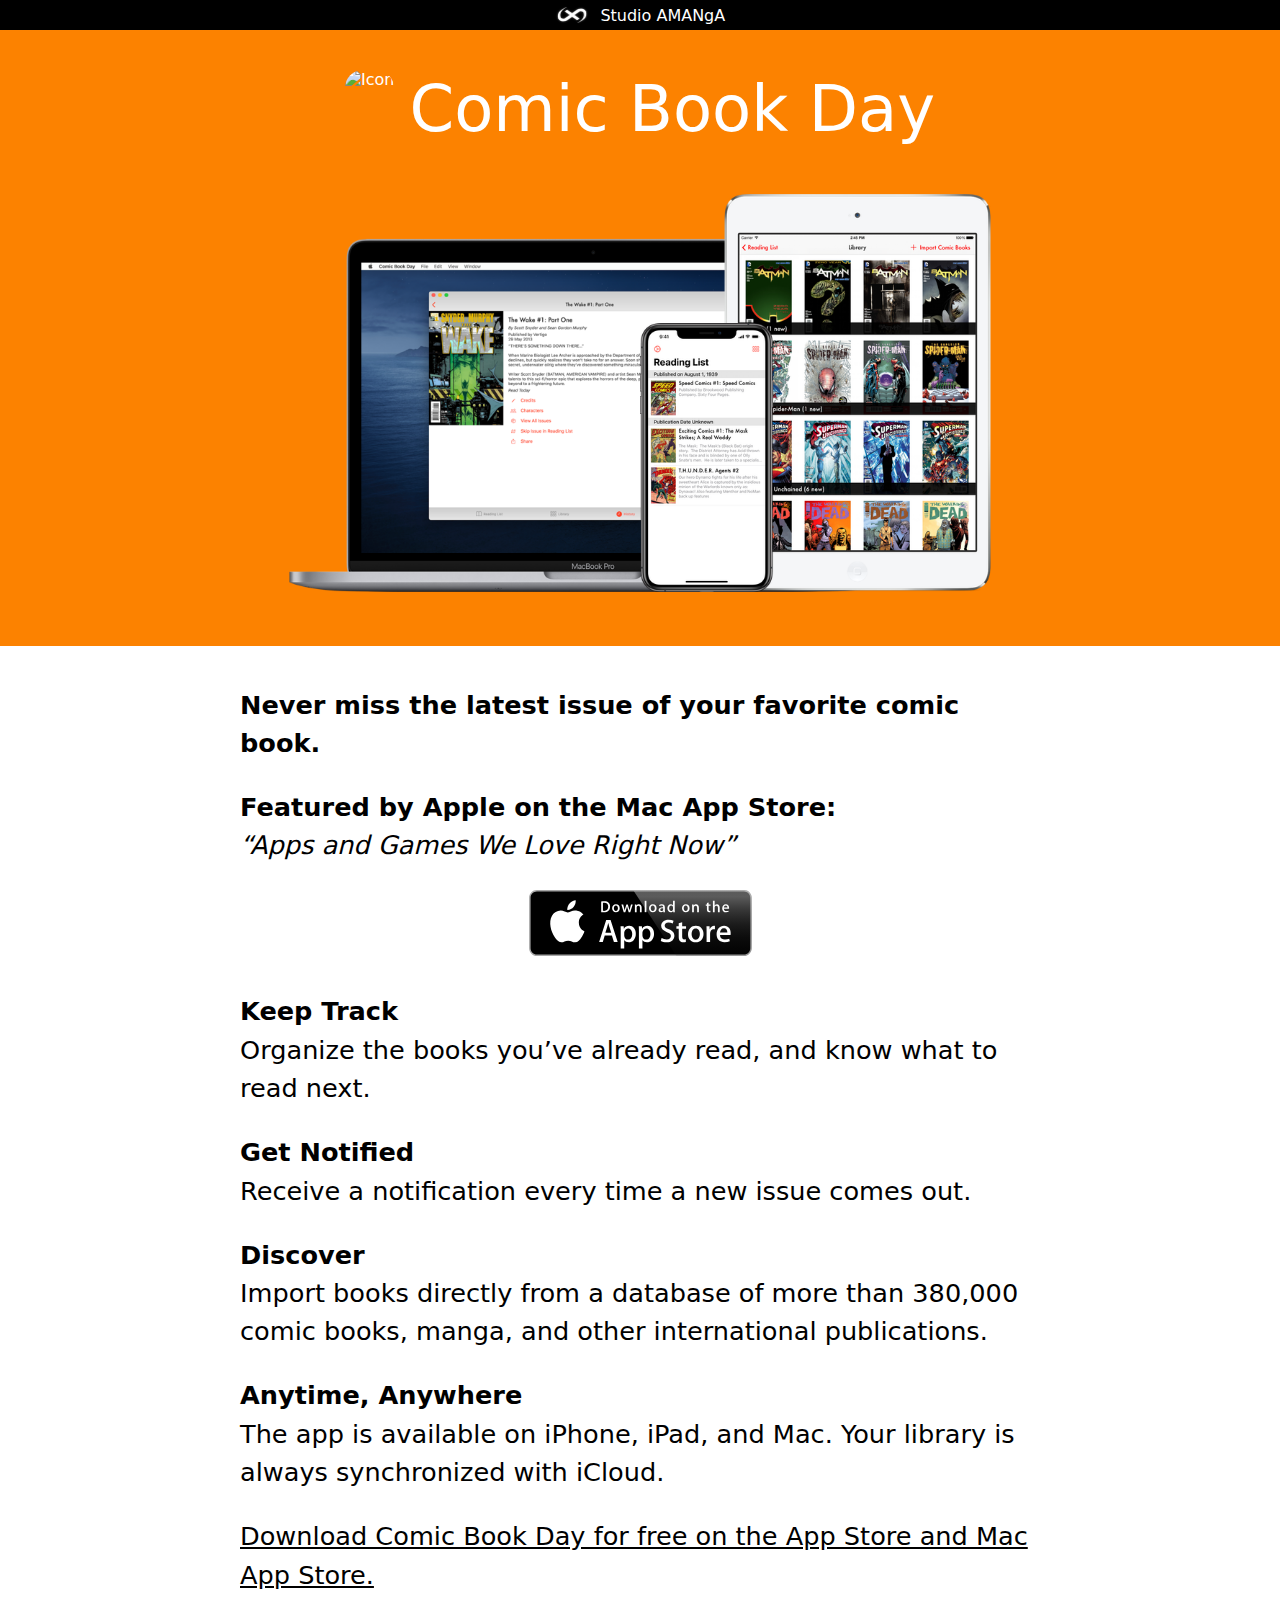
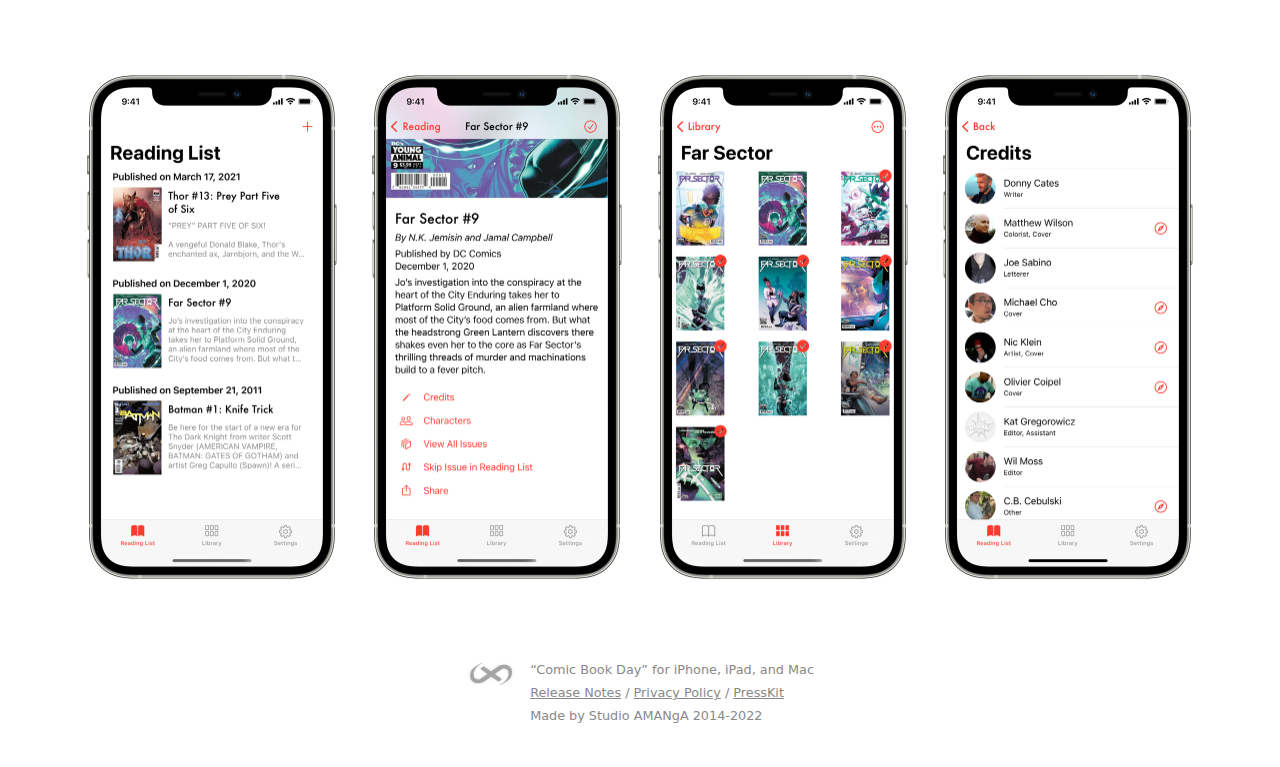
==== commit a71a2a7b: "Update to new style" ====
--- a/index.html
+++ b/index.html
@@ -3,7 +3,7 @@
 <head>
 <meta charset='utf-8'>
 <title>Comic Book Day for iPhone and iPad</title>
-<link href='style.css?re' rel='stylesheet' type='text/css'>
+<link href='style.css?nw' rel='stylesheet' type='text/css'>
 <link href='https://www.studioamanga.com/comicbookday/' rel='canonical'>
 <link href='https://www.studioamanga.com/img/favicon.ico' rel='shortcut icon'>
 <meta content='Comic Book Day. Never miss a release of your favorite comic book.' name='description'>
@@ -12,14 +12,10 @@
 </head>
 <body>
 <nav class='general'>
-<ul>
-<li>
 <a href='https://www.studioamanga.com/'>
 <img alt='StdAMG' src='img/icon-amg.png'>
 <span>Studio AMANgA</span>
 </a>
-</li>
-</ul>
 </nav>
 <header class='top cropped-bottom'>
 <div class='title'>
@@ -31,43 +27,42 @@
 </div>
 </header>
 <section class='main'>
-<div class='tagline'>
+<p class='tagline'>
 Never miss the latest issue of your favorite comic book.
-</div>
-<div class='tagline'>
-Featured by Apple on the Mac App Store: “Apps and Games We Love Right Now”.
-</div>
-<div class='feature'>
-<h3>Keep Track</h3>
-<img alt='Star' src='img/icon-star.png'>
+</p>
+<p class='tagline'>
+Featured by Apple on the Mac App Store:
+<br>
+<q style='font-style: italic; font-weight: normal;'>Apps and Games We Love Right Now</q>
+</p>
+<p class='download'>
+<a href='https://apps.apple.com/app/comic-book-day/id788312005'>
+<img alt='Download on the App Store' src='img/download-appstore.svg'>
+</a>
+</p>
 <p>
+<strong>Keep Track</strong>
+<br>
 Organize the books you’ve already read, and know what to read next.
 </p>
-</div>
-<div class='feature'>
-<h3>Get Notified</h3>
-<img alt='Star' src='img/icon-star.png'>
 <p>
+<strong>Get Notified</strong>
+<br>
 Receive a notification every time a new issue comes out.
 </p>
-</div>
-<div class='feature'>
-<h3>Discover</h3>
-<img alt='Star' src='img/icon-star.png'>
 <p>
+<strong>Discover</strong>
+<br>
 Import books directly from a database of more than 380,000 comic books, manga, and other international publications.
 </p>
-</div>
-<div class='feature'>
-<h3>Anytime, Anywhere</h3>
-<img alt='Star' src='img/icon-star.png'>
 <p>
-The app is available on iPhone, iPad, and Mac. Your library is always synchronized.
+<strong>Anytime, Anywhere</strong>
+<br>
+The app is available on iPhone, iPad, and Mac. Your library is always synchronized with iCloud.
 </p>
-</div>
-<p class='download'>
-<a href='https://itunes.apple.com/app/comic-book-day/id788312005?mt=8&amp;at=1000lMiD'>
-<img alt='Download on the App Store' src='img/download-appstore.svg'>
+<p>
+<a href='https://apps.apple.com/app/comic-book-day/id788312005'>
+Download Comic Book Day for free on the App Store and Mac App Store.
 </a>
 </p>
 </section>
--- a/style.css
+++ b/style.css
@@ -5,7 +5,7 @@
 
 body {
   font-family: system-ui, -apple-system, Arial, sans-serif;
-  margin: 0px;
+  margin: 0;
   background-color: var(--background-color);
   color: var(--text-color);
   text-align: center; }
@@ -32,19 +32,13 @@
 
 header {
   display: block;
-  padding-top: 20px;
   padding-bottom: 20px;
   margin-bottom: 40px;
   text-align: center;
   background-color: #fc8200;
   color: white; }
-  header.cropped-bottom {
-    padding-bottom: 0;
-    overflow: hidden; }
-    header.cropped-bottom .showcase {
-      margin-bottom: -6px; }
   header .title {
-    padding-bottom: 20px; }
+    padding: 40px 0; }
     header .title .icon,
     header .title h1 {
       display: inline-block;
@@ -58,55 +52,41 @@
     header .title h1 {
       padding-left: 10px;
       position: relative;
-      top: 7px;
-      font-size: 3em; }
+      top: 2px;
+      font-size: 4em; }
   header .showcase {
     width: 90%;
-    max-width: 780px; }
+    max-width: 720px;
+    margin-bottom: 20px; }
 
 section.main {
-  max-width: 860px;
-  margin: 0 auto 0 auto; }
+  max-width: 800px;
+  margin: 0 auto;
+  padding: 0 20px 20px 20px;
+  text-align: left;
+  line-height: 1.5em;
+  font-size: 1.6em; }
   section.main .tagline {
-    font-size: 1.4em;
-    font-style: italic;
-    line-height: 1.5em;
-    text-align: center;
-    margin: 0 20px 40px 20px; }
+    font-weight: bold; }
   section.main blockquote {
     text-align: left;
-    margin-left: 0; }
-  section.main .feature {
-    position: relative;
-    display: inline-block;
-    width: 380px;
-    vertical-align: top;
-    text-align: left;
-    margin: 0 20px 20px 20px; }
-    section.main .feature h3, section.main .feature p {
-      padding: 0 20px 0 40px;
-      margin: 0 0 6px 0;
-      line-height: 1.45em; }
-    section.main .feature .bulleticon {
-      position: absolute;
-      top: -6px;
-      left: 0;
-      width: 30px;
-      height: 30px;
-      font-size: 30px;
-      font-weight: lighter; }
+    margin-left: 0;
+    margin-bottom: 20px; }
+    section.main blockquote q {
+      font-style: italic; }
   section.main .download {
-    margin-top: 40px;
     text-align: center; }
     section.main .download img {
       width: 225px;
       height: 66px; }
+  section.main a {
+    color: var(--text-color); }
 
 .screenshots {
-  text-align: center;
-  margin: 40px 20px 0 20px; }
+  margin: 20px 0; }
   .screenshots img {
-    padding: 20px; }
+    width: 260px;
+    margin: 10px; }
 
 footer {
   display: inline-block;
@@ -136,29 +116,15 @@
     vertical-align: top;
     margin: 0px; }
 
-@media all and (max-width: 860px) {
-  section.main {
-    max-width: inherit; }
-    section.main .feature {
-      width: inherit;
-      display: block; } }
 @media (prefers-color-scheme: dark) {
   :root {
     --background-color: black;
     --text-color: white; }
-
-  section.main .feature img {
-    -webkit-filter: invert(1);
-    filter: invert(1); }
 
   footer img {
     -webkit-filter: invert(1);
     filter: invert(1); }
   footer a:HOVER {
     color: #bbb; } }
-@media all and (max-width: 420px) {
-  header .title h1 {
-    display: block;
-    font-size: 1.6em; } }
 
 /*# sourceMappingURL=style.css.map */
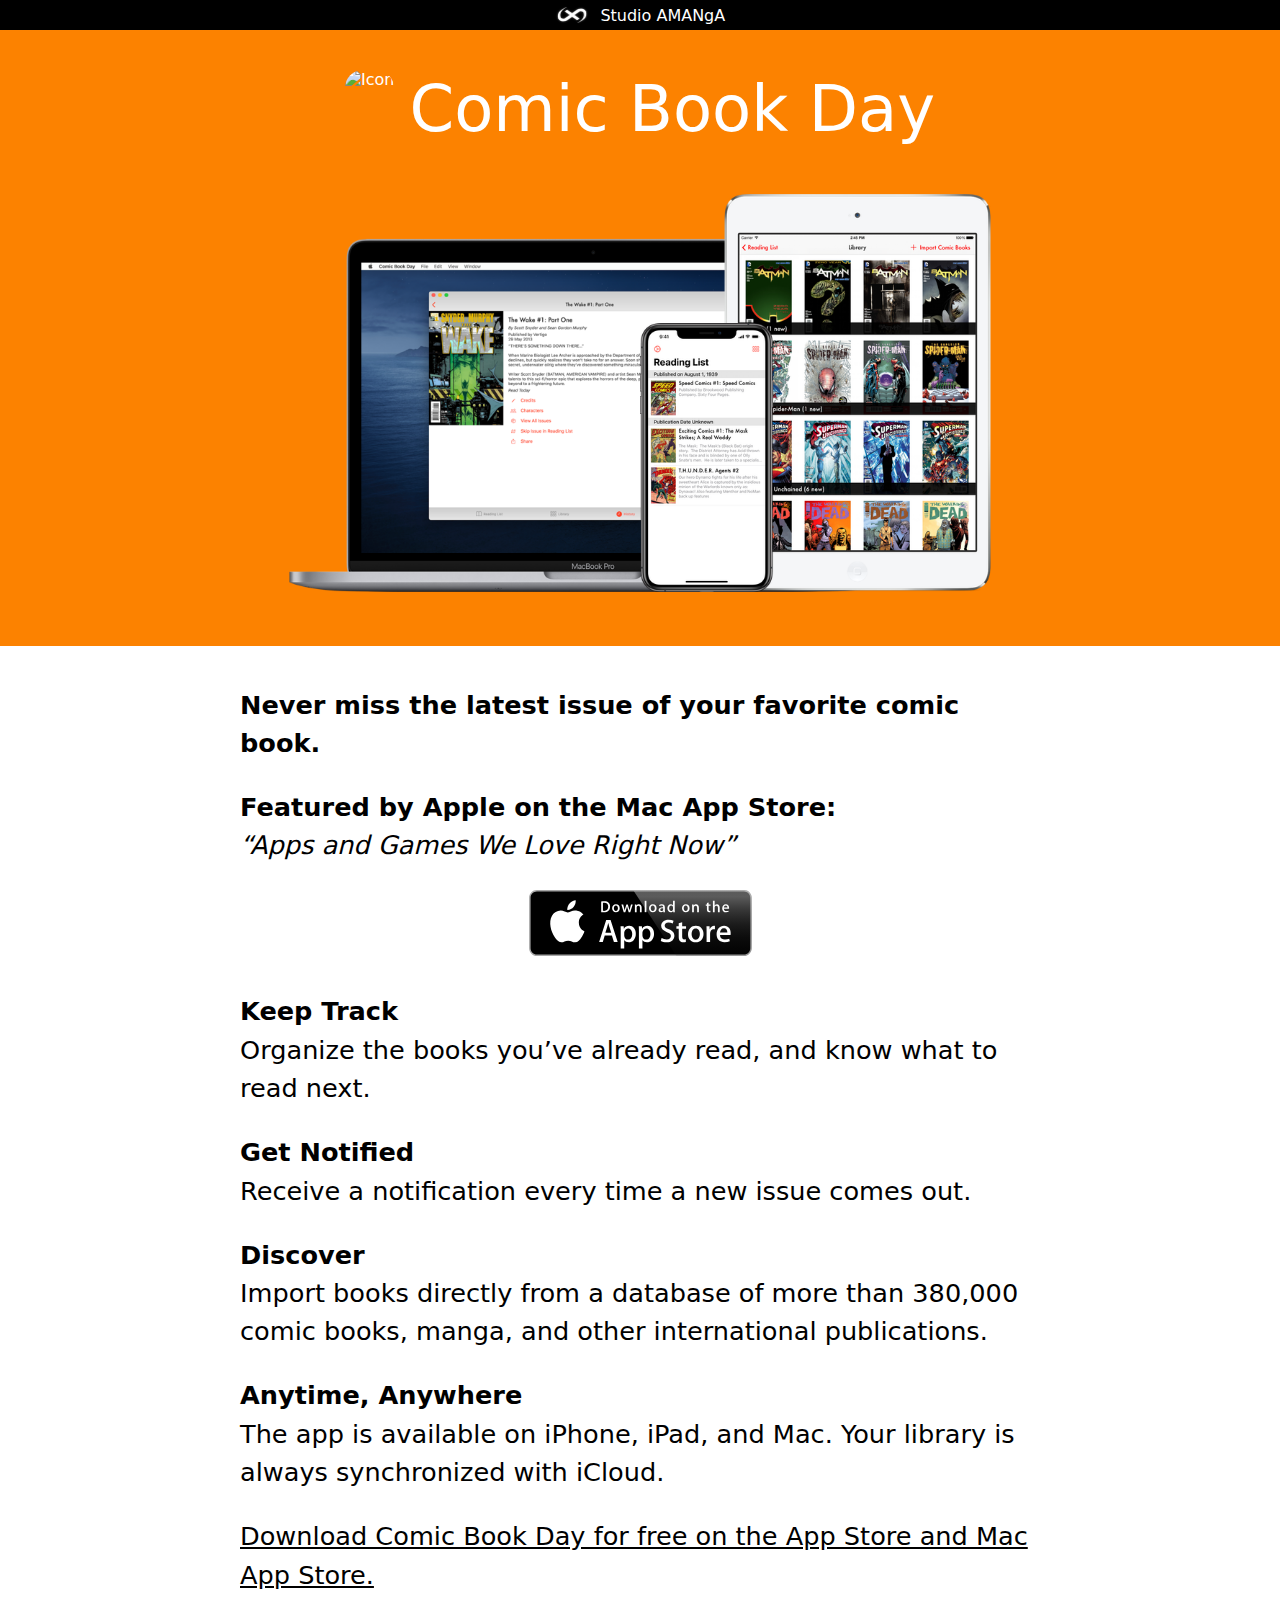
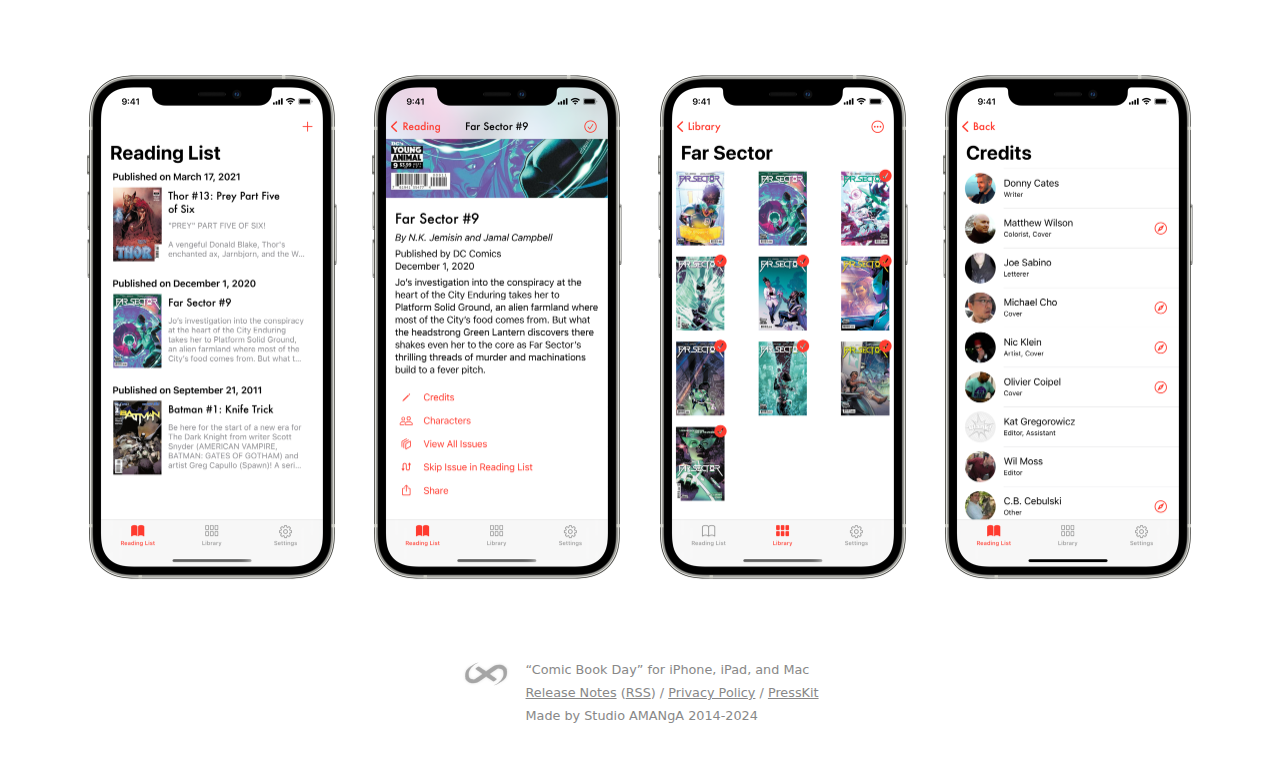
==== commit c57d6f46: "Add RSS, update release notes" ====
--- a/index.html
+++ b/index.html
@@ -6,6 +6,7 @@
 <link href='style.css?nw' rel='stylesheet' type='text/css'>
 <link href='https://www.studioamanga.com/comicbookday/' rel='canonical'>
 <link href='https://www.studioamanga.com/img/favicon.ico' rel='shortcut icon'>
+<link href='https://www.studioamanga.com/comicbookday/releasenotes.xml' rel='alternate' title='Comic Book Day version history' type='application/rss+xml'>
 <meta content='Comic Book Day. Never miss a release of your favorite comic book.' name='description'>
 <meta content='width=device-width' name='viewport'>
 <meta content='app-id=788312005' name='apple-itunes-app'>
@@ -80,12 +81,13 @@
 “Comic Book Day” for iPhone, iPad, and Mac
 <br>
 <a href='releasenotes'>Release Notes</a>
+(<a href="releasenotes.xml">RSS</a>)
 /
 <a href='privacy-policy'>Privacy Policy</a>
 /
 <a href='comicbookday-presskit.zip'>PressKit</a>
 <br>
-Made by Studio AMANgA 2014-2022
+Made by Studio AMANgA 2014-2024
 </p>
 </footer>
 </body>
